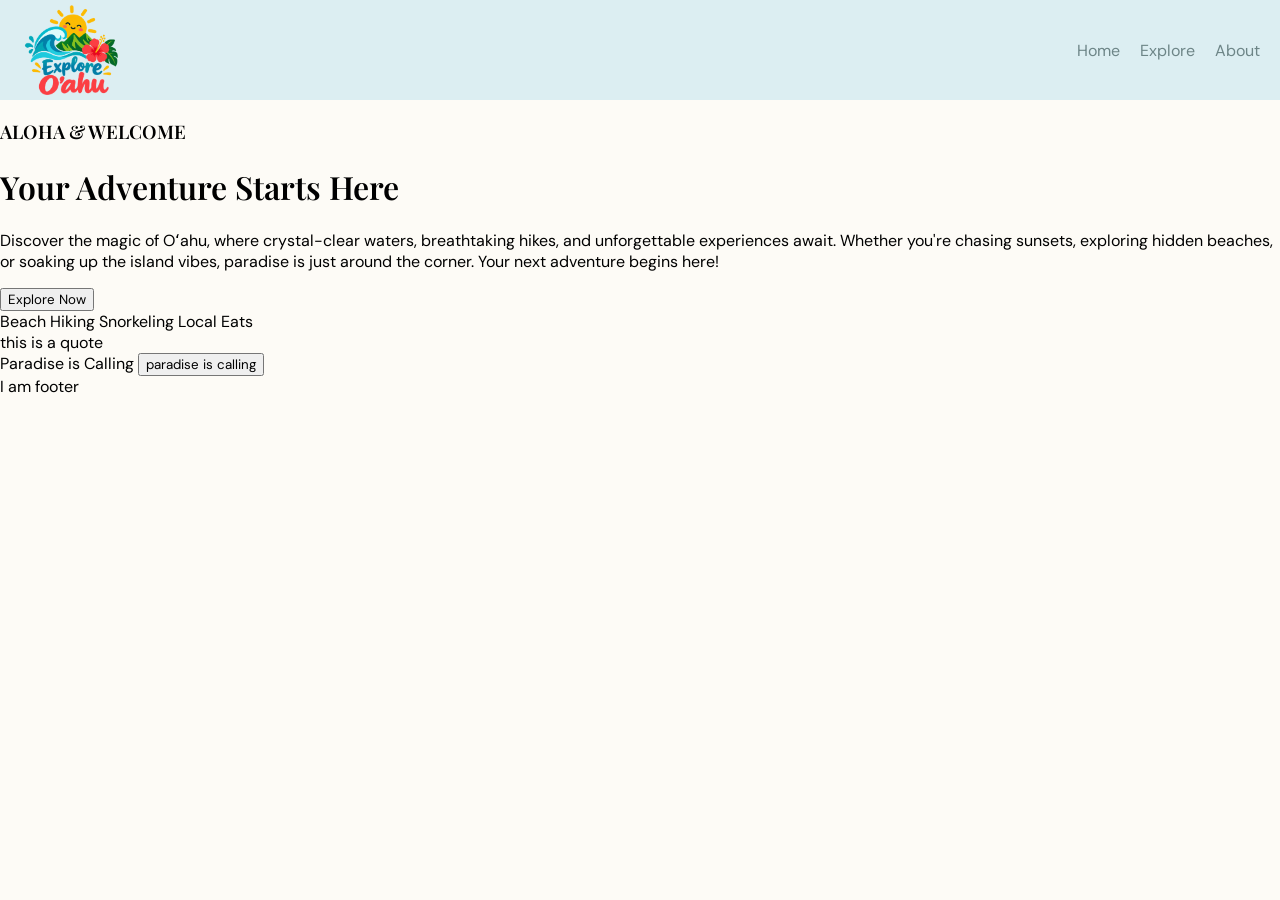
==== index.html @ 0d777c95 "header is complete I added css to the header" ====
<!DOCTYPE html>
<html lang="en">
<head>
  <meta charset="UTF-8">
  <meta name="viewport" content="width=device-width, initial-scale=1.0">
  <title>Landing Page</title>
  <link rel="stylesheet" href="style.css">

  <link rel="preconnect" href="https://fonts.googleapis.com">
  <link rel="preconnect" href="https://fonts.gstatic.com" crossorigin>
  <link href="https://fonts.googleapis.com/css2?family=DM+Sans:wght@400;500;600;700&family=Playfair+Display:wght@400;500;600;700&display=swap" rel="stylesheet">

  
</head>
<body>
  <header>
    <img class="logo" src="../images/explore.png">
    
    <ul>
      <li><a>Home</a></li>
      <li><a>Explore</a></li>
      <li><a>About</a></li>
    </ul>
  </header>

  <div class ="Hero">
    <h3>ALOHA & WELCOME</h3>
    <h1>Your Adventure Starts Here</h1>
    <p>Discover the magic of Oʻahu, where crystal-clear waters, breathtaking hikes, and unforgettable experiences await. Whether you're chasing sunsets, exploring hidden beaches, or soaking up the island vibes, paradise is just around the corner. Your next adventure begins here!</p>
    <button>Explore Now</button>
  </div>

  <div class="information-cards">
    Beach Hiking Snorkeling Local Eats
  </div>

  <div class="quote">
    this is a quote
  </div>

  <div class="call-to-action">
    Paradise is Calling 
    <button>paradise is calling</button>

  </div>

  <footer>
    I am footer
  </footer>
  
</body>
</html>
---- style.css ----
:root {
  /* Backgrounds */
  --background: #FDFBF6;
  --background-alt: #DCEEF2;
  --sand: #F3E9D8;

  /* Primary colors */
  --primary: #B9DDD5;
  --primary-dark: #486C73;
  --secondary: #A8C9D8;

  /* Accent colors */
  --accent: #F7D8C9;
  --accent-dark: #E9B7A5;

  /* Text */
  --text: #354F52;
  --text-light: #6D8587;
  --white: #FFFFFF;

  /* UI elements */
  --card-bg: #FFFFFF;
  --button-bg: #486C73;
  --button-hover: #35565C;
  --button-text: #FFFFFF;
  --border: #D8E7E5;

  --font-heading: 'Playfair Display', Georgia, serif;
  --font-body: 'DM Sans', sans-serif;
}


body{

  background-color: var(--background);
  font-family: var(--font-body);

  margin: 0; 
  min-height: 100vh; 
  display: flex; 
  flex-direction: column; 

}

h1, h2, h3{
  font-family: var(--font-heading);
  font-weight: 600; 
}

button, nav {
  font-family: var(--font-body);
}

header{
  background-color: var(--background-alt);
  color: var(--text-light);

  border: none;

  display: flex; 
  flex-direction: row; 
  justify-content: space-between;
  align-items: center; 
}
ul{
  text-decoration: none;
  list-style: none;
  display: flex; 
  flex-direction: row; 
  gap: 20px; 
  padding-right: 20px; 

  }
.logo{
  height: 100px; 
  width: 100px; 
  border-radius: 25px; 

  padding-left: 20px; 
}
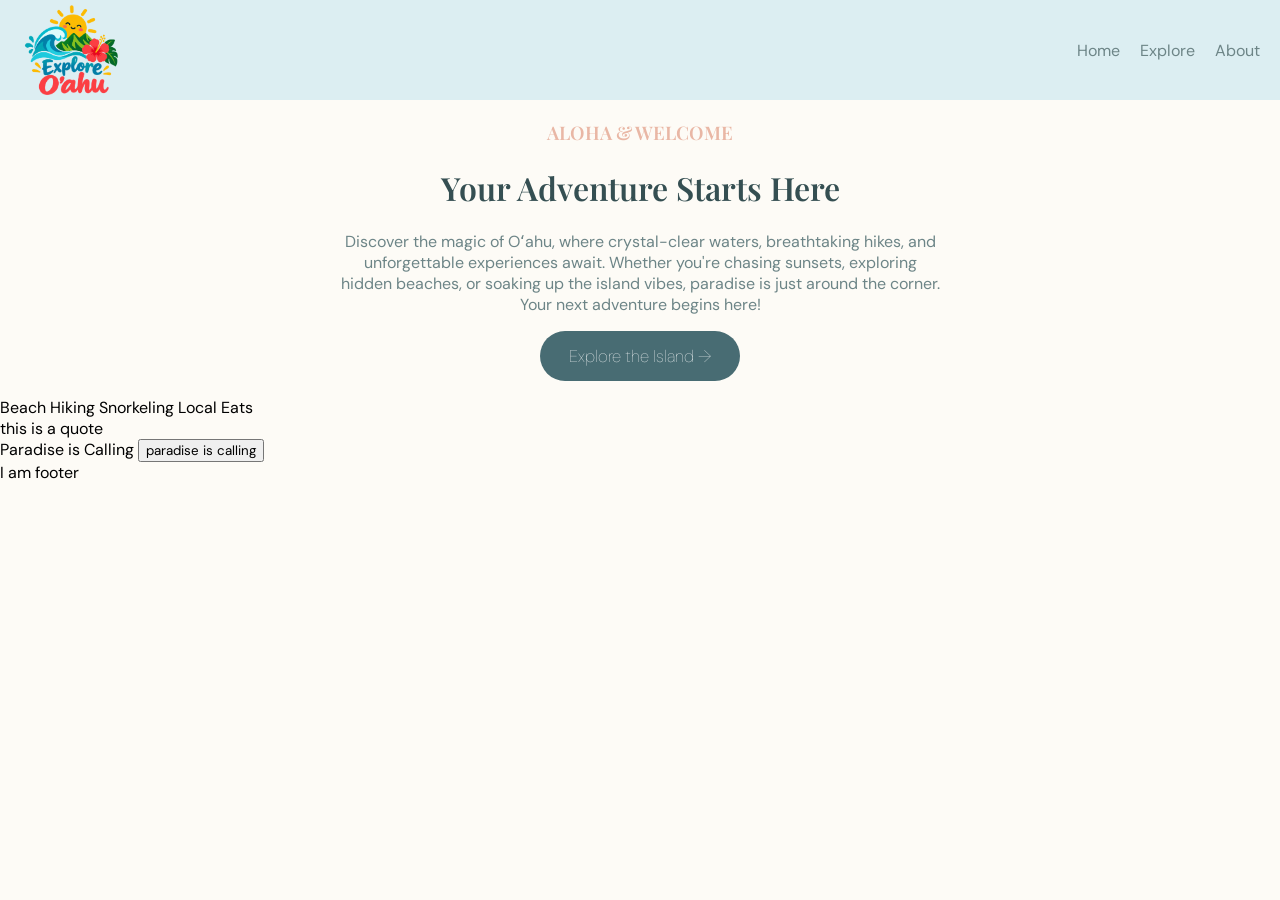
==== commit 6401ef2e: "completed the hero i added css and more details to the hero section" ====
--- a/index.html
+++ b/index.html
@@ -23,11 +23,11 @@
     </ul>
   </header>
 
-  <div class ="Hero">
-    <h3>ALOHA & WELCOME</h3>
+  <div class ="hero">
+    <h3 class="hero-h">ALOHA & WELCOME</h3>
     <h1>Your Adventure Starts Here</h1>
-    <p>Discover the magic of Oʻahu, where crystal-clear waters, breathtaking hikes, and unforgettable experiences await. Whether you're chasing sunsets, exploring hidden beaches, or soaking up the island vibes, paradise is just around the corner. Your next adventure begins here!</p>
-    <button>Explore Now</button>
+    <p class="hero-p">Discover the magic of Oʻahu, where crystal-clear waters, breathtaking hikes, and unforgettable experiences await. Whether you're chasing sunsets, exploring hidden beaches, or soaking up the island vibes, paradise is just around the corner. Your next adventure begins here!</p>
+    <button class="hero-button">Explore the Island &rarr;</button>
   </div>
 
   <div class="information-cards">
--- a/style.css
+++ b/style.css
@@ -70,8 +70,9 @@
   flex-direction: row; 
   gap: 20px; 
   padding-right: 20px; 
+  }
 
-  }
+
 .logo{
   height: 100px; 
   width: 100px; 
@@ -79,3 +80,42 @@
 
   padding-left: 20px; 
 }
+
+.hero{
+  padding-top: 20px; 
+  text-align: center; 
+  display: flex; 
+  flex-direction: column; 
+  align-items: center;
+
+  color: var(--text);
+  
+}
+.hero-p{
+  margin: 0px; 
+  max-width: 600px; 
+  color: var(--text-light)
+
+}
+.hero-h{
+
+  margin: 0px; 
+  color: var(--accent-dark);
+}
+
+.hero-button{
+
+  margin: 16px;
+  background-color: var(--button-bg);
+  color: white; 
+
+  text-align: center;
+
+  width: 200px; 
+  height: 50px; 
+  border: none; 
+  border-radius: 40px; 
+
+  font-size: 17px; 
+  font-weight: 100; 
+}
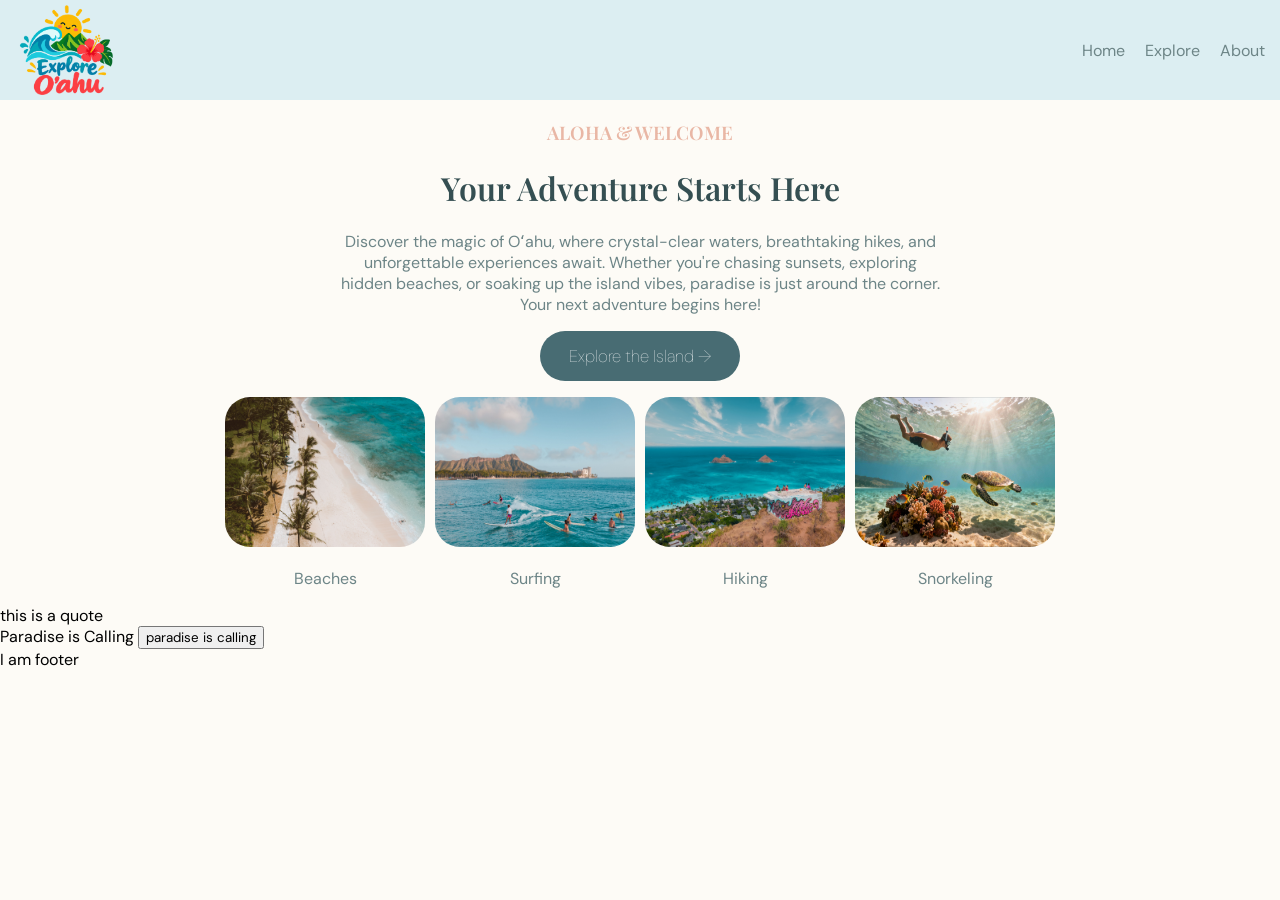
==== commit 5f952d48: "completed activity cards i added css to the cards" ====
--- a/index.html
+++ b/index.html
@@ -31,7 +31,26 @@
   </div>
 
   <div class="information-cards">
-    Beach Hiking Snorkeling Local Eats
+
+    <div class="card">
+    <img  class= "card-image"src="../images/beach.jpg">
+    <p class="card-p">Beaches</p>
+    </div>
+
+    <div class="card">
+    <img class= "card-image" src="../images/surfing.jpg">
+    <p class="card-p">Surfing</p>
+    </div>
+    <div class="card">
+    <img class= "card-image" src="../images/hike.jpg">
+    <p class="card-p">Hiking</p>
+    </div>
+    
+    <div class="card">
+    <img class= "card-image" src="../images/adventure.png">
+    <p class="card-p">Snorkeling</p>
+    </div>
+   
   </div>
 
   <div class="quote">
--- a/style.css
+++ b/style.css
@@ -69,7 +69,7 @@
   display: flex; 
   flex-direction: row; 
   gap: 20px; 
-  padding-right: 20px; 
+  padding-right: 15px; 
   }
 
 
@@ -78,7 +78,7 @@
   width: 100px; 
   border-radius: 25px; 
 
-  padding-left: 20px; 
+  padding-left: 15px; 
 }
 
 .hero{
@@ -119,3 +119,25 @@
   font-size: 17px; 
   font-weight: 100; 
 }
+
+.card-image{
+  width: 200px; 
+  height: 150px; 
+  border-radius: 25px; 
+   
+}
+
+.information-cards{
+  display: flex;
+  flex-direction: row; 
+  gap: 10px; 
+  justify-content: center; 
+}
+
+.card-p{
+  color: var(--text-light);
+  text-align: center;
+}
+
+
+
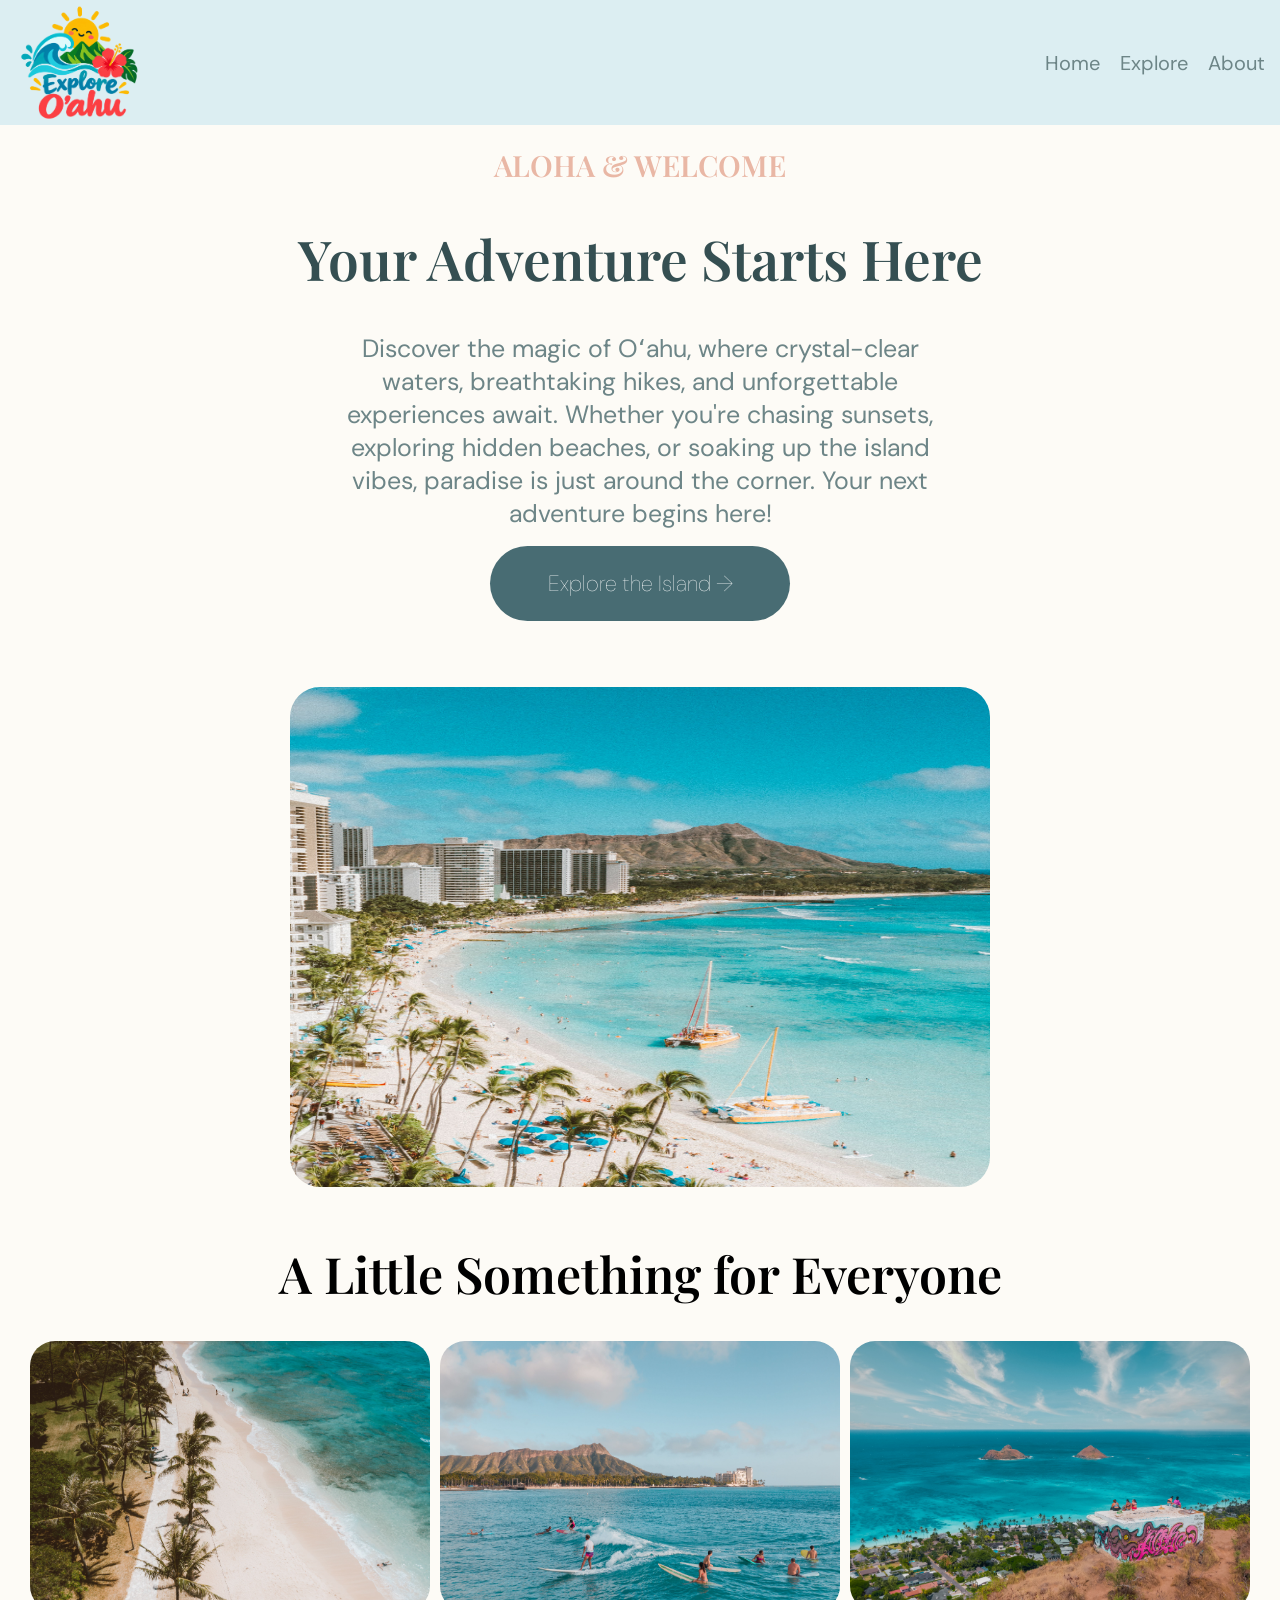
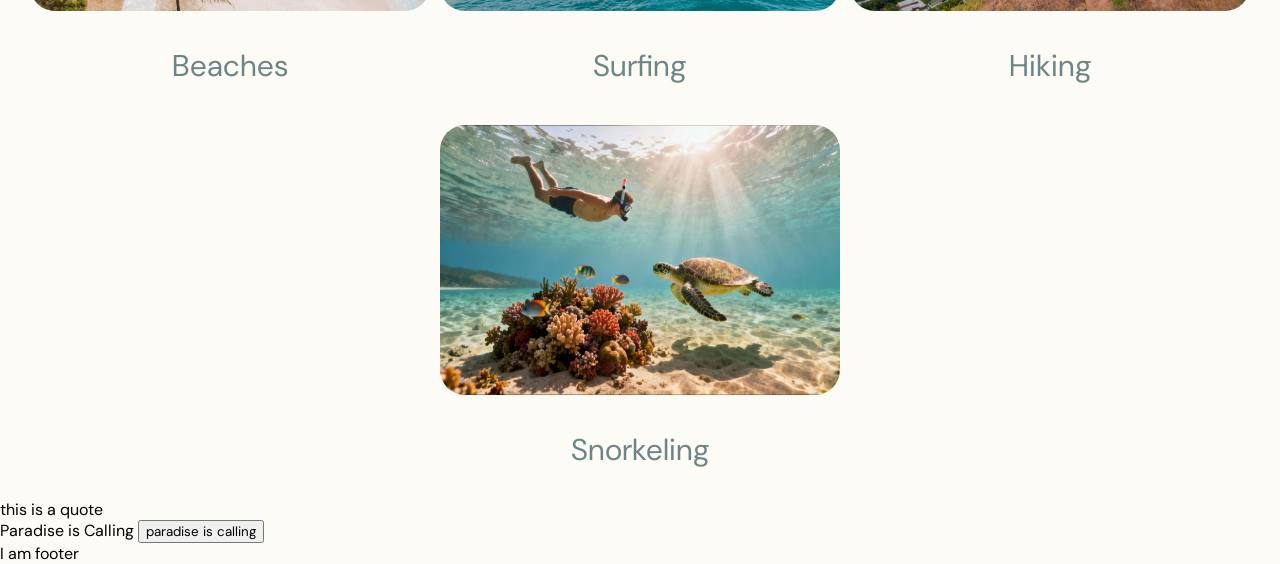
==== commit de4c9c46: "Display Change I went back to sections I had already worked on and edited the style and layout." ====
--- a/index.html
+++ b/index.html
@@ -23,12 +23,18 @@
     </ul>
   </header>
 
+  <div class="hero-row">
   <div class ="hero">
     <h3 class="hero-h">ALOHA & WELCOME</h3>
     <h1>Your Adventure Starts Here</h1>
     <p class="hero-p">Discover the magic of Oʻahu, where crystal-clear waters, breathtaking hikes, and unforgettable experiences await. Whether you're chasing sunsets, exploring hidden beaches, or soaking up the island vibes, paradise is just around the corner. Your next adventure begins here!</p>
     <button class="hero-button">Explore the Island &rarr;</button>
   </div>
+
+     <img class= "hero-image" src="../images/hero.jpg">
+  </div>
+
+   <h1 class="card-title">A Little Something for Everyone</h1>
 
   <div class="information-cards">
 
--- a/style.css
+++ b/style.css
@@ -47,6 +47,9 @@
   font-family: var(--font-heading);
   font-weight: 600; 
 }
+h1{
+  font-size: 55px; 
+}
 
 button, nav {
   font-family: var(--font-body);
@@ -64,18 +67,20 @@
   align-items: center; 
 }
 ul{
+  
   text-decoration: none;
   list-style: none;
   display: flex; 
   flex-direction: row; 
   gap: 20px; 
   padding-right: 15px; 
+  font-size: 20px; 
   }
 
 
 .logo{
-  height: 100px; 
-  width: 100px; 
+  height: 125px; 
+  width: 125px; 
   border-radius: 25px; 
 
   padding-left: 15px; 
@@ -87,6 +92,8 @@
   display: flex; 
   flex-direction: column; 
   align-items: center;
+  justify-content: center; 
+  font-size: 25px; 
 
   color: var(--text);
   
@@ -101,6 +108,7 @@
 
   margin: 0px; 
   color: var(--accent-dark);
+  padding-bottom: 0px; 
 }
 
 .hero-button{
@@ -111,18 +119,38 @@
 
   text-align: center;
 
-  width: 200px; 
-  height: 50px; 
+  width: 300px; 
+  height: 75px; 
   border: none; 
   border-radius: 40px; 
 
-  font-size: 17px; 
+  font-size: 22px; 
   font-weight: 100; 
 }
 
+.hero-image{
+  height: 500px;
+  width: 700px; 
+  border-radius: 50px; 
+  padding: 20px; 
+}
+.hero-row{
+  display: flex;
+  flex-direction: row;
+  justify-content: center; 
+  gap: 30px; 
+  flex: 1; 
+  flex-wrap: wrap; 
+}
+
+.card-title{
+  text-align: center;
+  font-size: 50px; 
+}
+
 .card-image{
-  width: 200px; 
-  height: 150px; 
+  width: 400px; 
+  height: 270px; 
   border-radius: 25px; 
    
 }
@@ -132,11 +160,13 @@
   flex-direction: row; 
   gap: 10px; 
   justify-content: center; 
+  flex-wrap: wrap; 
 }
 
 .card-p{
   color: var(--text-light);
   text-align: center;
+  font-size: 30px; 
 }
 
 
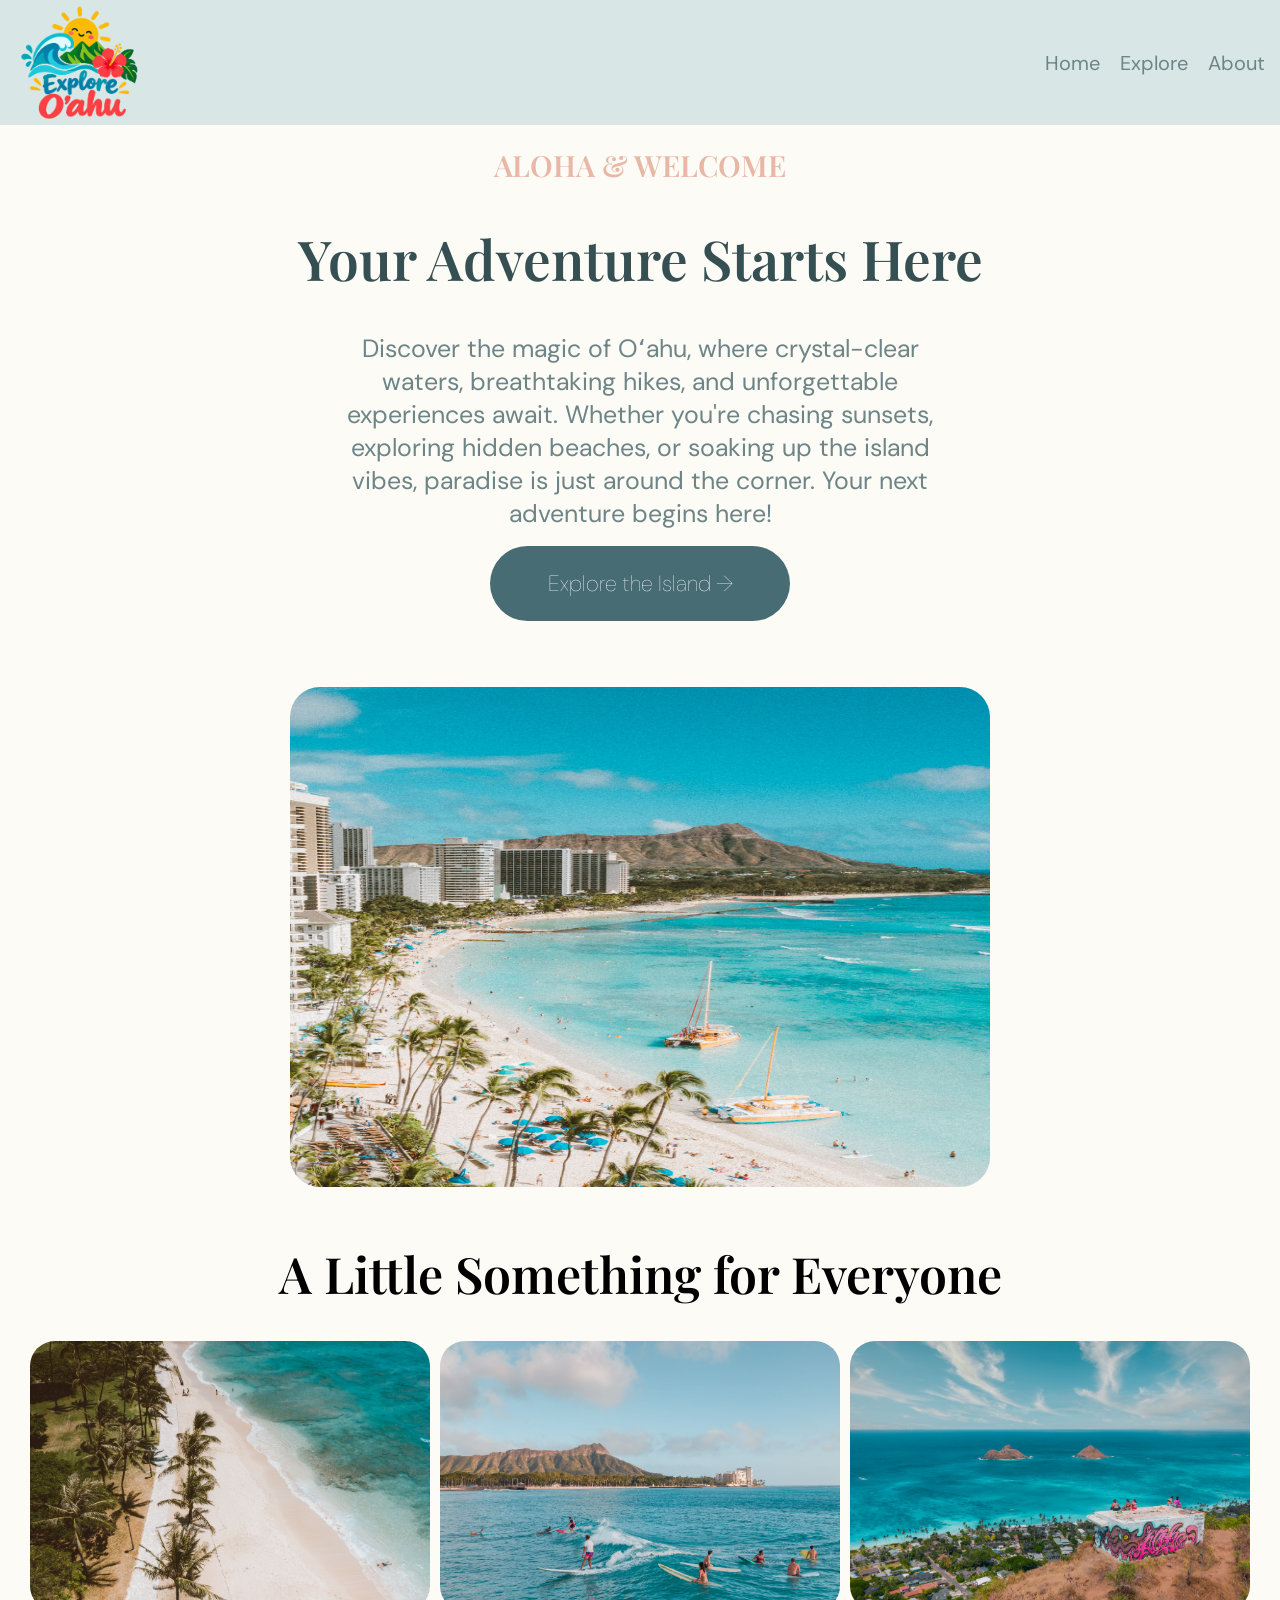
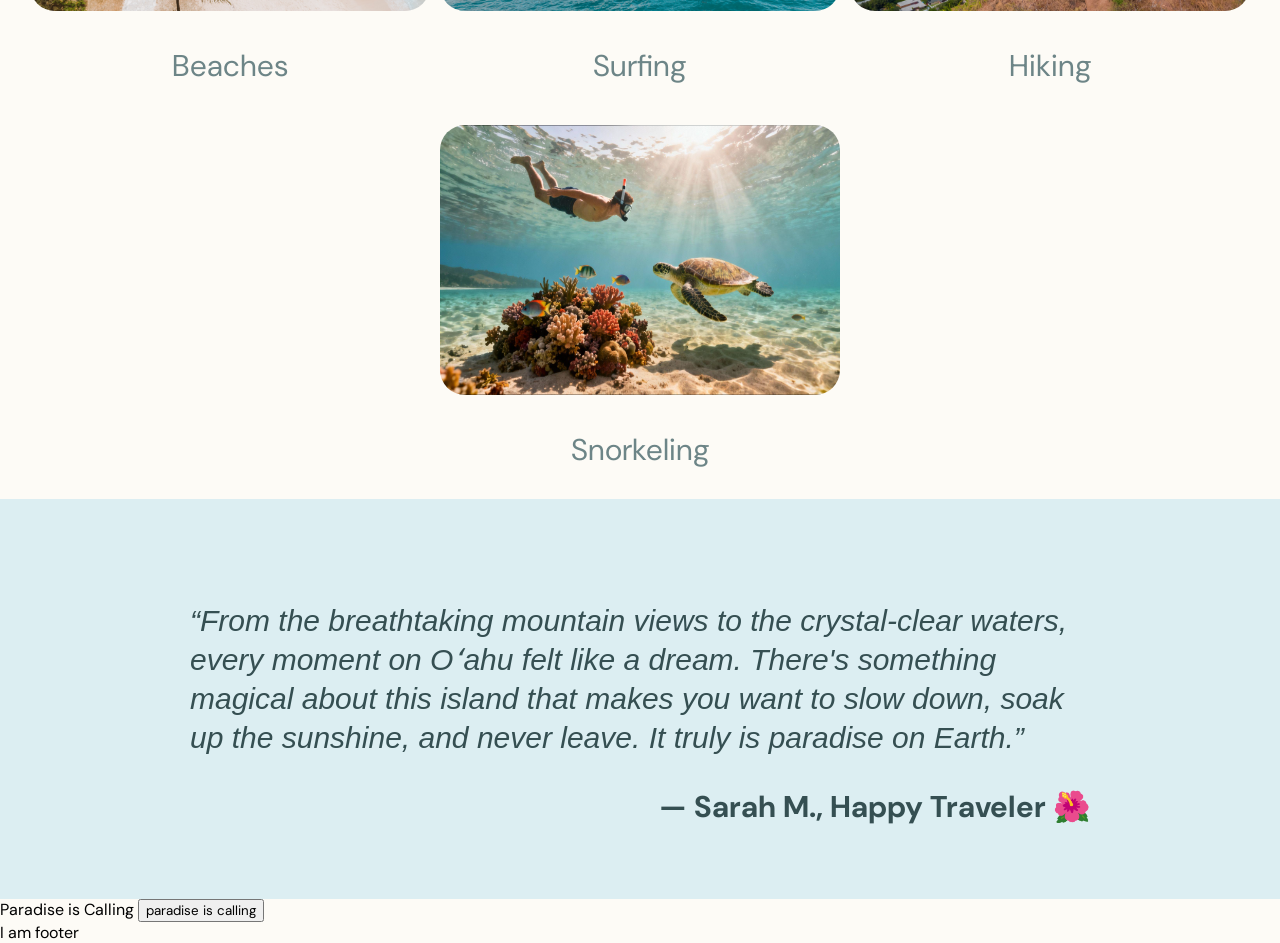
==== commit c6dc64c6: "Testimonial was added" ====
--- a/index.html
+++ b/index.html
@@ -60,7 +60,8 @@
   </div>
 
   <div class="quote">
-    this is a quote
+    <p class="quote-p"><em>“From the breathtaking mountain views to the crystal-clear waters, every moment on Oʻahu felt like a dream. There's something magical about this island that makes you want to slow down, soak up the sunshine, and never leave. It truly is paradise on Earth.”</em></p>
+   <p class="quote-name"><b>— Sarah M., Happy Traveler 🌺</b></p> 
   </div>
 
   <div class="call-to-action">
--- a/style.css
+++ b/style.css
@@ -40,6 +40,7 @@
   min-height: 100vh; 
   display: flex; 
   flex-direction: column; 
+  
 
 }
 
@@ -56,7 +57,7 @@
 }
 
 header{
-  background-color: var(--background-alt);
+  background-color: var(--border);
   color: var(--text-light);
 
   border: none;
@@ -142,7 +143,6 @@
   flex: 1; 
   flex-wrap: wrap; 
 }
-
 .card-title{
   text-align: center;
   font-size: 50px; 
@@ -169,5 +169,31 @@
   font-size: 30px; 
 }
 
+.quote{
+  height: 400px; 
+  font-size: 30px;
+  
+  background-color: var(--background-alt);
+  color: var(--text);
+
+  display: flex;
+  flex-direction: column; 
+  align-items: center;
+  justify-content: center; 
+}
+.quote-p{
+  text-align: left; 
+  width: 900px; 
+}
+.quote-name{
+  display: flex;
+  flex-direction: column; 
+  align-items: flex-end;
+  justify-content: flex-end; 
+  margin: 0;  
+  width: 900px; 
+  
+}
 
 
+
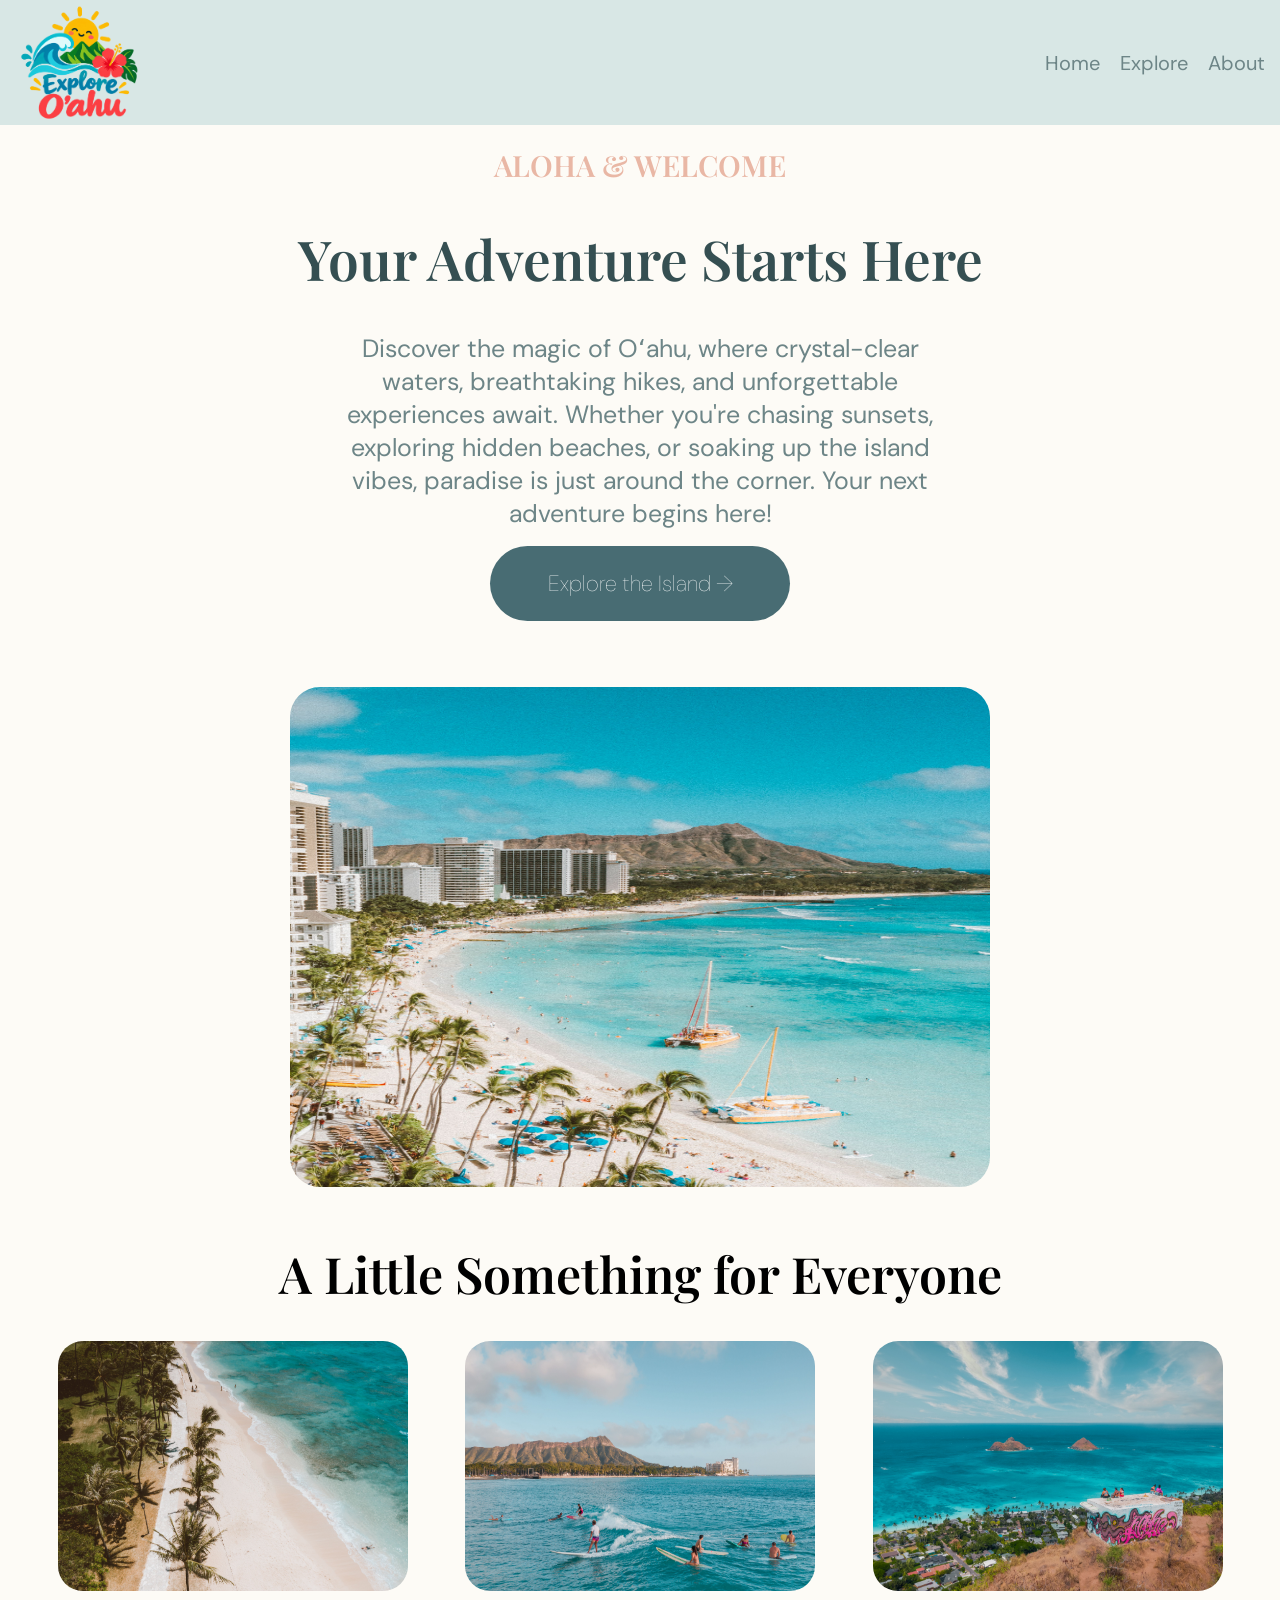
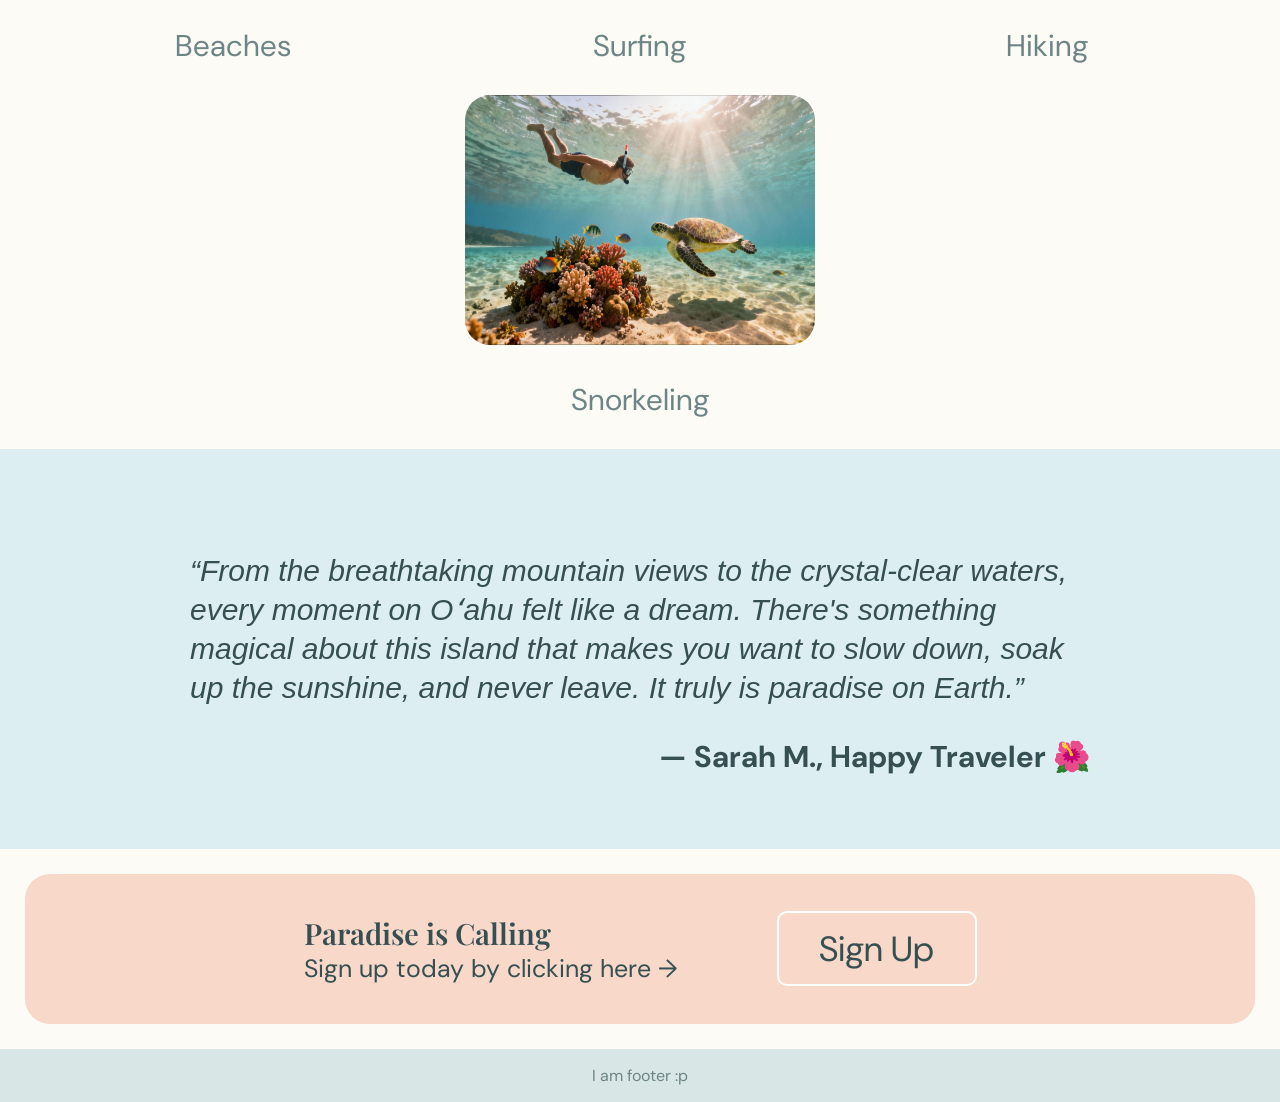
==== commit c01fa22b: "finished the footer and call to action The layout and design for the first page is complete." ====
--- a/index.html
+++ b/index.html
@@ -64,14 +64,21 @@
    <p class="quote-name"><b>— Sarah M., Happy Traveler 🌺</b></p> 
   </div>
 
-  <div class="call-to-action">
-    Paradise is Calling 
-    <button>paradise is calling</button>
+  <div class="action">
+    <div class="action-statemetn">
+      <div class ="statement-container">
+    <h3 class="action-h">Paradise is Calling</h3>
+    <p class="action-p">Sign up today by clicking here &rarr;</p>
+    </div>
+    </div>
+    <button class="action-button">Sign Up</button>
 
   </div>
 
   <footer>
-    I am footer
+    <p class="footer-p">
+    I am footer :p
+    </p>
   </footer>
   
 </body>
--- a/style.css
+++ b/style.css
@@ -88,6 +88,7 @@
 }
 
 .hero{
+  
   padding-top: 20px; 
   text-align: center; 
   display: flex; 
@@ -136,6 +137,7 @@
   padding: 20px; 
 }
 .hero-row{
+  /* background-color: var(--border); */
   display: flex;
   flex-direction: row;
   justify-content: center; 
@@ -149,8 +151,9 @@
 }
 
 .card-image{
-  width: 400px; 
-  height: 270px; 
+  width: 350px; 
+  height: 250px;
+  
   border-radius: 25px; 
    
 }
@@ -158,8 +161,7 @@
 .information-cards{
   display: flex;
   flex-direction: row; 
-  gap: 10px; 
-  justify-content: center; 
+  justify-content: space-evenly; 
   flex-wrap: wrap; 
 }
 
@@ -192,8 +194,84 @@
   justify-content: flex-end; 
   margin: 0;  
   width: 900px; 
-  
-}
-
-
-
+}
+
+.action{
+
+  color: var(--text);
+  font-size: 25px;
+
+  margin: 25px; 
+
+  height: 150px;
+  
+  background-color: var(--accent);
+
+  border-radius: 25px; 
+
+  display: flex; 
+  flex-direction: row; 
+  justify-content: center; 
+
+  align-items: center; 
+
+  gap: 100px; 
+  
+  
+
+}
+.action-statement{
+  display: flex; 
+  flex-direction: column; 
+  align-items: center;
+  
+}
+.action-h{
+  margin:0px;
+}
+.action-p{
+  margin: 0; 
+  
+}
+.statement-container{
+  display: flex; 
+  flex-direction: column;
+  
+}
+.action-button{
+
+color: var(--text);
+background-color: var(--accent);
+font-size: 35px;
+
+ height: 75px; 
+ width: 200px; 
+ border: 2px; 
+ border-style: solid; 
+ border-color: white; 
+ border-radius: 10px;
+ 
+}
+
+footer{
+  background-color: var(--border);
+  color: var(--text-light);
+
+  border: none;
+
+  display: flex; 
+  flex-direction: row; 
+  justify-content: center;
+  align-items: center; 
+
+}
+
+html{
+  background-color: var(--border);
+}
+html, body{
+  background-color: var(--background);
+}
+
+
+
